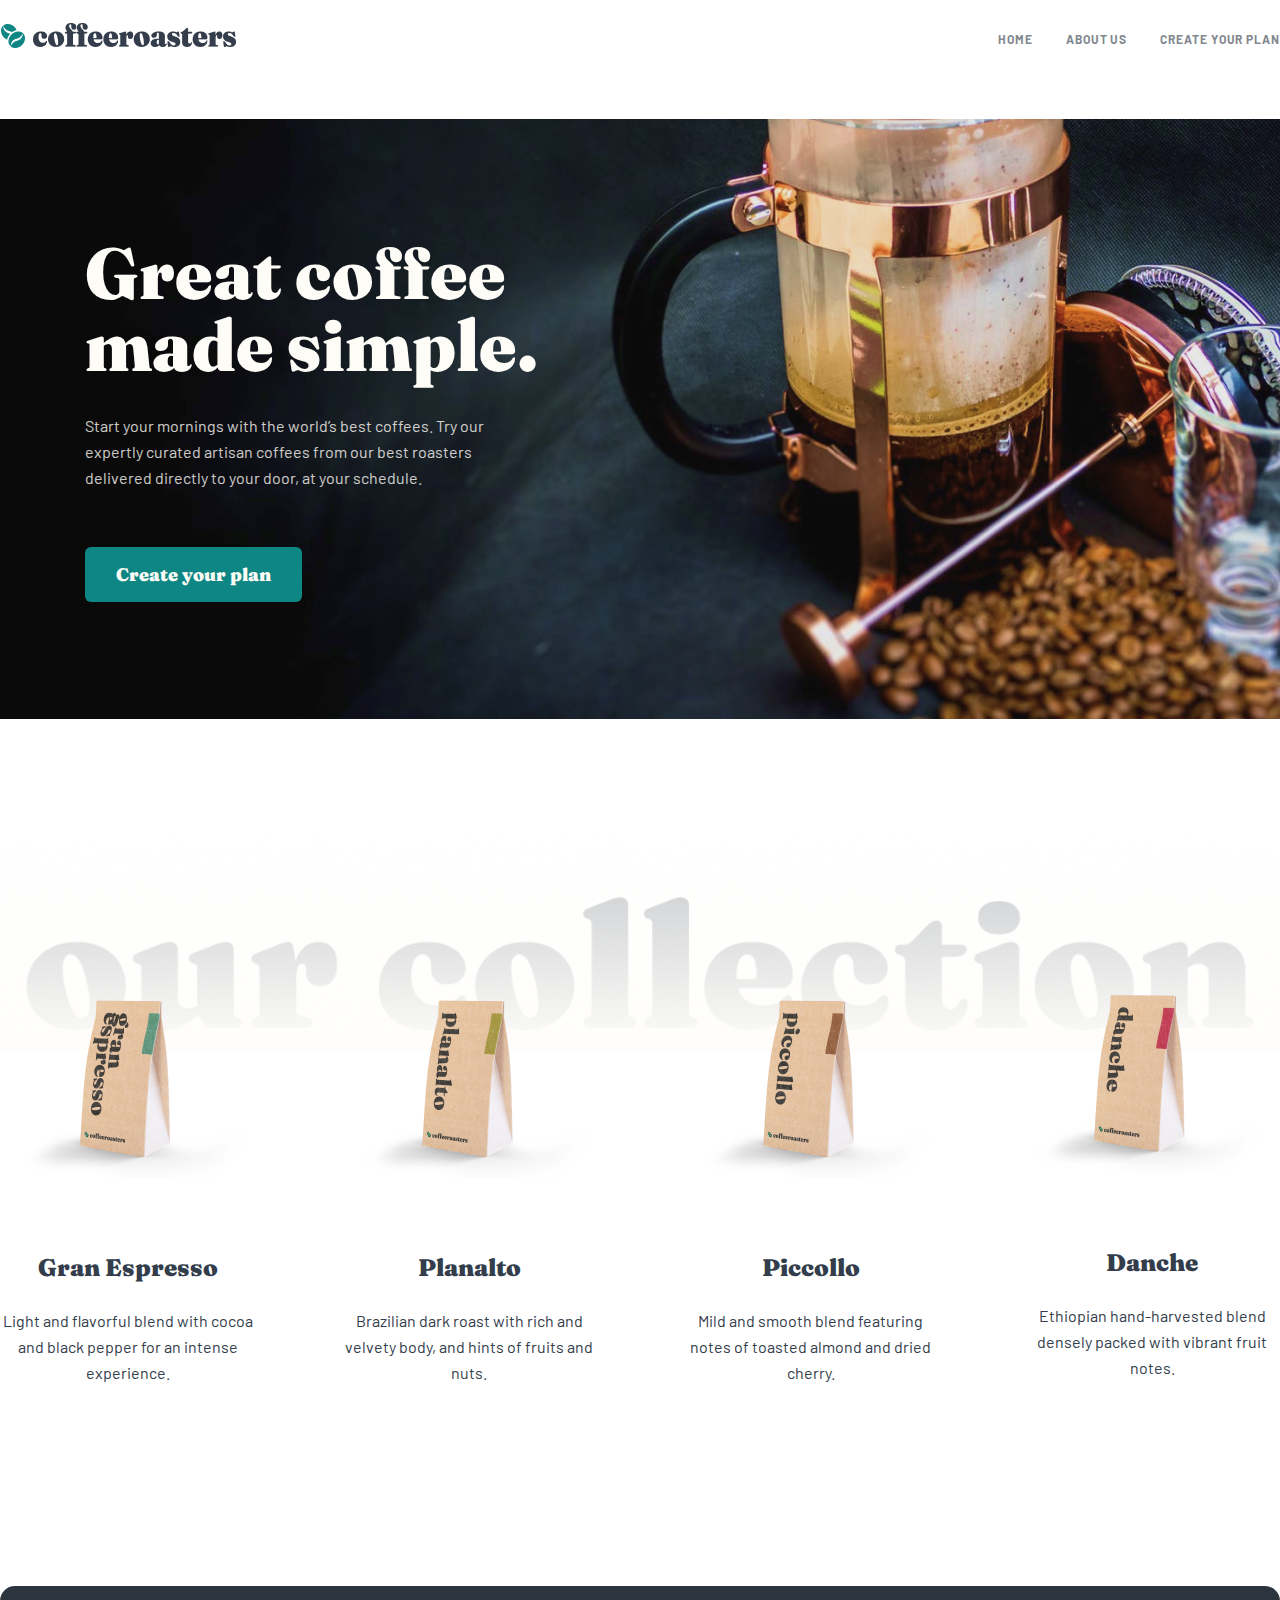
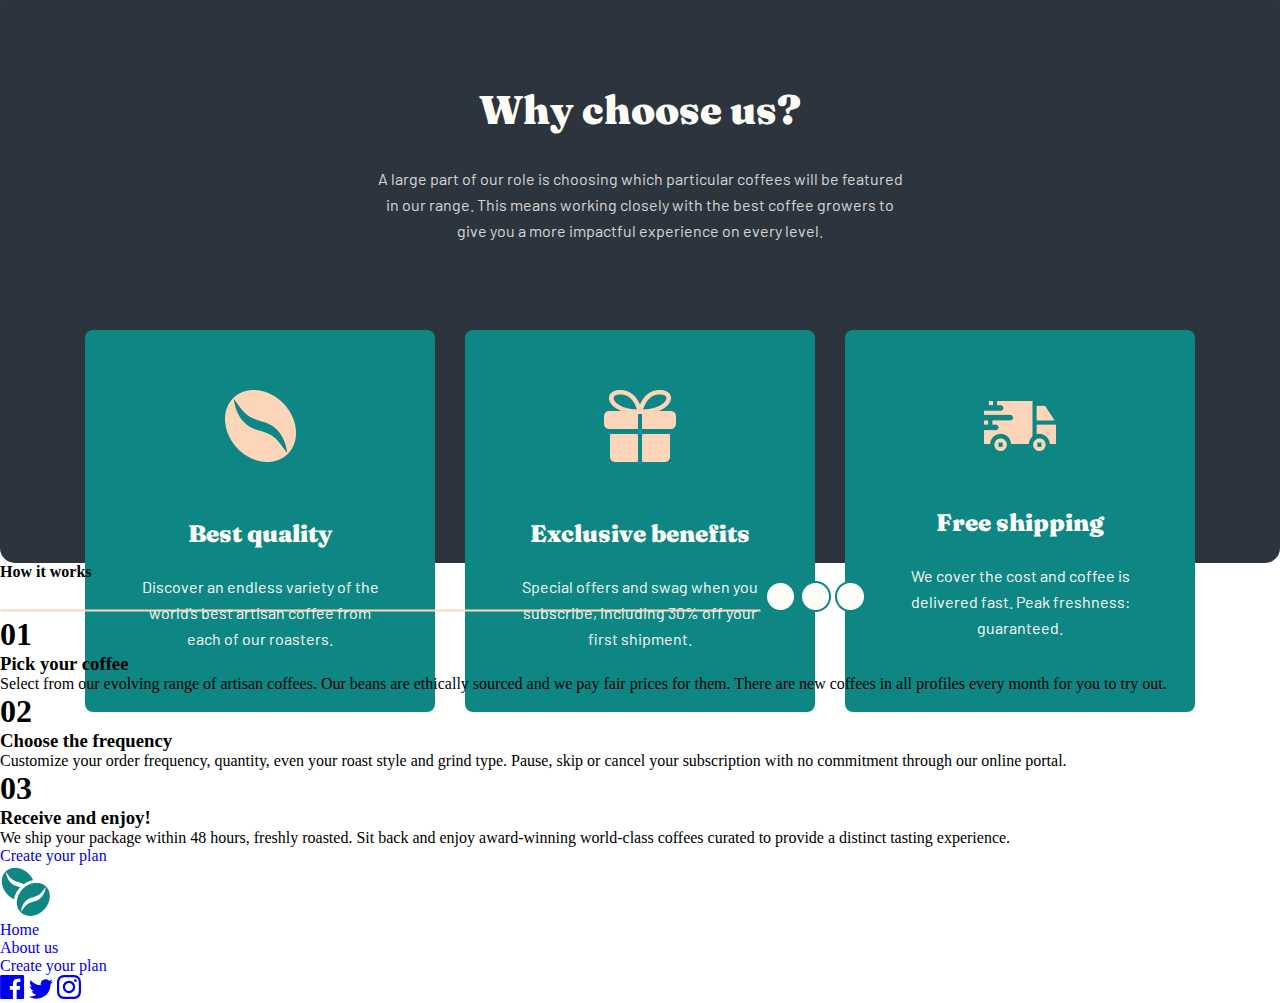
==== index.html @ d8273f0f "main" ====
<!DOCTYPE html>
<html lang="en">
<head>
    <meta charset="UTF-8">
    <meta http-equiv="X-UA-Compatible" content="IE=edge">
    <meta name="viewport" content="width=device-width, initial-scale=1.0">
    <title>Coffee roasters</title>
    <link rel="stylesheet" href="./css/main.css">
    <link rel="preconnect" href="https://fonts.googleapis.com">
    <link rel="preconnect" href="https://fonts.gstatic.com" crossorigin>
    <link href="https://fonts.googleapis.com/css2?family=Barlow:wght@400;700&family=Fraunces:opsz,wght@9..144,900&family=Philosopher:wght@700&family=Roboto:wght@400;500&display=swap" rel="stylesheet">
</head>
<body>
    <header class="header">
        <section class="header-section">
            <div class="container">
                <div class="header-section-container-block">
                    <div class="header-section-container-block-flexbox">
                        <h1>
                            <a href="./index.html">
                                <img src="./img/logo.png" alt="logo" class="header-section-container-block-flexbox__img">
                            </a>
                        </h1>
                        <img src="./img/menu.svg" alt="menu" class="header-section-container-block-flexbox__secondImg" style="visibility: hidden;">
                        <nav>
                            <ul>
                                <li><a href="./index.html">Home</a></li>
                                <li><a href="./about-us.html">About us</a></li>
                                <li><a href="./create-plan.html">Create your plan</a></li>
                            </ul>
                        </nav>
                    </div>
                </div>
            </div>
        </section>
    </header>
    <main class="main">
        <section class="create-plan-section">
            <div class="container">
                <div class="create-plan-section-container-block">
                    <h2 class="create-plan-section-container-block__title">
                        Great coffee
                        made simple.
                    </h2>
                    <p class="create-plan-section-container-block__text">
                        Start your mornings with the world’s best coffees. Try our expertly curated artisan coffees from our best roasters delivered directly to your door, at your schedule.
                    </p>
                    <a href="#" class="create-plan-section-container-block__btn">
                        Create your plan
                    </a>
                </div>
            </div>
        </section>
        <section class="our-collection-section">
            <div class="container">
                <div class="our-collection-section-container-block">
                    <h2 class="visually-hidden"></h2>
                    <img src="./img/Group 13.png" alt="our collection" class="our-collection-section-container-block__img">
                    <div class="our-collection-section-container-block-flexbox">
                        <div class="our-collection-section-container-block-flexbox-innerBox">
                            <img src="./img/expresso.png" alt="expresso" class="our-collection-section-container-block-flexbox-firstbox__img">
                            <div class="our-collection-section-container-block-flexbox-innerBox-textbox">
                                <h4 class="our-collection-section-container-block-flexbox-innerBox-textbox__title">
                                    Gran Espresso
                                </h4>
                                <p class="our-collection-section-container-block-flexbox-innerBox-textbox__text">
                                    Light and flavorful blend with cocoa and black pepper for an intense experience.
                                </p>
                            </div>
                        </div>
                        <div class="our-collection-section-container-block-flexbox-innerBox">
                            <img src="./img/planalto.png" alt="expresso" class="our-collection-section-container-block-flexbox-firstbox__img">
                            <div class="our-collection-section-container-block-flexbox-innerBox-textbox">
                                <h4 class="our-collection-section-container-block-flexbox-innerBox-textbox__title">
                                    Planalto
                                </h4>
                                <p class="our-collection-section-container-block-flexbox-innerBox-textbox__text">
                                    Brazilian dark roast with rich and velvety body, and hints of fruits and nuts.
                                </p>
                            </div>
                        </div>
                        <div class="our-collection-section-container-block-flexbox-innerBox">
                            <img src="./img/piccollo.png" alt="expresso" class="our-collection-section-container-block-flexbox-firstbox__img">
                            <div class="our-collection-section-container-block-flexbox-innerBox-textbox">
                                <h4 class="our-collection-section-container-block-flexbox-innerBox-textbox__title">
                                    Piccollo
                                </h4>
                                <p class="our-collection-section-container-block-flexbox-innerBox-textbox__text">
                                    Mild and smooth blend featuring notes of toasted almond and dried cherry.
                                </p>
                            </div>
                        </div>
                        <div class="our-collection-section-container-block-flexbox-innerBox">
                            <img src="./img/danche.png" alt="expresso" class="our-collection-section-container-block-flexbox-firstbox__img">
                            <div class="our-collection-section-container-block-flexbox-innerBox-textbox">
                                <h4 class="our-collection-section-container-block-flexbox-innerBox-textbox__title">
                                    Danche
                                </h4>
                                <p class="our-collection-section-container-block-flexbox-innerBox-textbox__text">
                                    Ethiopian hand-harvested blend densely packed with vibrant fruit notes.
                                </p>
                            </div>
                        </div>
                    </div>
                </div>
            </div>
        </section>
        <section class="why-us-section">
            <div class="container">
                <div class="why-us-section-container-block">
                    <h2 class="why-us-section-container-block__title">
                        Why choose us?
                    </h2>
                    <p class="why-us-section-container-block__text">
                        A large part of our role is choosing which particular coffees will be featured 
                        in our range. This means working closely with the best coffee growers to give 
                        you a more impactful experience on every level.
                    </p>

                    <div class="why-us-section-container-block-flexbox">
                        <div class="why-us-section-container-block-flexbox-innerBox">
                            <img src="./img/piece coffee.png" alt="piece coffee" class="why-us-section-container-block-flexbox-firstbox__img">
                            <div class="why-us-section-container-block-flexbox-innerBox-textbox">
                                <h4 class="why-us-section-container-block-flexbox-innerBox-textbox__title">
                                    Best quality
                                </h4>
                                <p class="why-us-section-container-block-flexbox-innerBox-textbox__text">
                                    Discover an endless variety of the world’s best artisan coffee from each of our roasters.
                                </p>
                            </div>                        
                        </div>
                        <div class="why-us-section-container-block-flexbox-innerBox">
                            <img src="./img/gift box.png" alt="piece coffee" class="why-us-section-container-block-flexbox-firstbox__img">
                            <div class="why-us-section-container-block-flexbox-innerBox-textbox">
                                <h4 class="why-us-section-container-block-flexbox-innerBox-textbox__title">
                                    Exclusive benefits
                                </h4>
                                <p class="why-us-section-container-block-flexbox-innerBox-textbox__text">
                                    Special offers and swag when you subscribe, including 30% off your first shipment.
                                </p>
                            </div>
                        </div>
                        <div class="why-us-section-container-block-flexbox-innerBox">
                            <img src="./img/transport.png" alt="piece coffee" class="why-us-section-container-block-flexbox-firstbox__img">
                            <div class="why-us-section-container-block-flexbox-innerBox-textbox">
                                <h4 class="why-us-section-container-block-flexbox-innerBox-textbox__title">
                                    Free shipping
                                </h4>
                                <p class="why-us-section-container-block-flexbox-innerBox-textbox__text">
                                    We cover the cost and coffee is delivered fast. Peak freshness: guaranteed.
                                </p>
                            </div>
                        </div>
                    </div>
                </div>
            </div>
        </section>
        <section class="how-it-works-section">
            <div class="container">
                <div class="how-it-works-section-container-block">
                    <h4 class="how-it-works-section-container-block__title">
                        How it works
                    </h4>
                    <div class="how-it-works-section-container-block-imgbox">
                        <img src="./img/Path 2.png" alt="line" class="how-it-works-section-container-block-imgbox__lineImg">
                        <img src="./img/Oval.png" alt="circle" class="how-it-works-section-container-block-imgbox__circleImg">
                        <img src="./img/Oval.png" alt="circle" class="how-it-works-section-container-block-imgbox__circleImg">
                        <img src="./img/Oval.png" alt="circle" class="how-it-works-section-container-block-imgbox__circleImg">
                    </div>
                    <div class="how-it-works-section-container-block-flexbox">
                        <div class="how-it-works-section-container-block-flexbox-firstbox">
                            <h1 class="how-it-works-section-container-block-flexbox-firstbox__title">
                                01
                            </h1>
                            <h3 class="how-it-works-section-container-block-flexbox-firstbox__secondTitle">
                                Pick your
                                coffee
                            </h3>
                            <p class="how-it-works-section-container-block-flexbox-firstbox__text">
                                Select from our evolving range of artisan coffees. Our beans are ethically sourced and we pay fair prices for them. There are new coffees in all profiles every month for you to try out.
                            </p>
                        </div>
                        <div class="how-it-works-section-container-block-flexbox-secondbox">
                            <h1 class="how-it-works-section-container-block-flexbox-firstbox__title">
                                02
                            </h1>
                            <h3 class="how-it-works-section-container-block-flexbox-firstbox__secondTitle">
                                Choose the frequency
                            </h3>
                            <p class="how-it-works-section-container-block-flexbox-firstbox__text">
                                Customize your order frequency, quantity, even your roast style and grind type. Pause, skip or cancel your subscription with no commitment through our online portal.
                            </p>
                        </div>
                        <div class="how-it-works-section-container-block-flexbox-secondbox">
                            <h1 class="how-it-works-section-container-block-flexbox-firstbox__title">
                                03
                            </h1>
                            <h3 class="how-it-works-section-container-block-flexbox-firstbox__secondTitle">
                                Receive and enjoy!
                            </h3>
                            <p class="how-it-works-section-container-block-flexbox-firstbox__text">
                                We ship your package within 48 hours, freshly roasted. Sit back and enjoy award-winning world-class coffees curated to provide a distinct tasting experience.
                            </p>
                        </div>
                    </div>
                    <a href="#" class="how-it-works-section-container-block-btn">Create your plan</a>
                </div>
            </div>
        </section>
    </main>
    <footer class="footer">
        <section class="footer-section">
            <div class="container">
                <div class="footer-section-container-block">
                    <div class="footer-section-container-block-flexbox">
                        <a href="">
                            <img src="./img/logo footer.png" alt="logo footer" class="footer-section-container-block-flexbox__img">
                        </a>
                        <nav>
                            <ul>
                                <li><a href="./index.html">Home</a></li>
                                <li><a href="./about-us.html">About us</a></li>
                                <li><a href="./create-plan.html">Create your plan</a></li>
                            </ul>
                        </nav>
                        <div class="footer-section-container-block-flexbox-spanbox">
                            <span class="footer-section-container-block-flexbox-spanbox-span">
                                <a href="https://www.facebook.com" class="footer-section-container-block-flexbox-spanbox-span-link">
                                    <svg width="25" height="24" viewBox="0 0 25 24" fill="none" xmlns="http://www.w3.org/2000/svg">
                                        <path d="M22.7752 0H1.42522C0.69322 0 0.10022 0.593 0.10022 1.325V22.676C0.10022 23.407 0.69322 24 1.42522 24H12.9202V14.706H9.79222V11.084H12.9202V8.413C12.9202 5.313 14.8132 3.625 17.5792 3.625C18.9042 3.625 20.0422 3.724 20.3742 3.768V7.008L18.4562 7.009C16.9522 7.009 16.6612 7.724 16.6612 8.772V11.085H20.2482L19.7812 14.707H16.6612V24H22.7772C23.5072 24 24.1002 23.407 24.1002 22.675V1.325C24.1002 0.593 23.5072 0 22.7752 0Z" fill="currentColor" />
                                        </svg>
                                        
                                </a>
                            </span>
                            <span class="footer-section-container-block-flexbox-spanbox-span">
                                <a href="https://www.twitter.com" class="footer-section-container-block-flexbox-spanbox-span-link">
                                    <svg width="24" height="20" viewBox="0 0 24 20" fill="none" xmlns="http://www.w3.org/2000/svg">
                                        <path d="M24 2.55705C23.117 2.94905 22.168 3.21305 21.172 3.33205C22.189 2.72305 22.97 1.75805 23.337 0.608047C22.386 1.17205 21.332 1.58205 20.21 1.80305C19.313 0.846047 18.032 0.248047 16.616 0.248047C13.437 0.248047 11.101 3.21405 11.819 6.29305C7.728 6.08805 4.1 4.12805 1.671 1.14905C0.381 3.36205 1.002 6.25705 3.194 7.72305C2.388 7.69705 1.628 7.47605 0.965 7.10705C0.911 9.38805 2.546 11.522 4.914 11.997C4.221 12.185 3.462 12.229 2.69 12.081C3.316 14.037 5.134 15.46 7.29 15.5C5.22 17.123 2.612 17.848 0 17.54C2.179 18.937 4.768 19.752 7.548 19.752C16.69 19.752 21.855 12.031 21.543 5.10605C22.505 4.41105 23.34 3.54405 24 2.55705Z" fill="currentColor"/>
                                        </svg>
                                        
                                </a>
                            </span>
                            <span class="footer-section-container-block-flexbox-spanbox-span">
                                <a href="https://www.instagram.com" class="footer-section-container-block-flexbox-spanbox-span-link">
                                    <svg width="24" height="24" viewBox="0 0 24 24" fill="none" xmlns="http://www.w3.org/2000/svg">
                                        <path fill-rule="evenodd" clip-rule="evenodd" d="M12 0C8.741 0 8.333 0.014 7.053 0.072C2.695 0.272 0.273 2.69 0.073 7.052C0.014 8.333 0 8.741 0 12C0 15.259 0.014 15.668 0.072 16.948C0.272 21.306 2.69 23.728 7.052 23.928C8.333 23.986 8.741 24 12 24C15.259 24 15.668 23.986 16.948 23.928C21.302 23.728 23.73 21.31 23.927 16.948C23.986 15.668 24 15.259 24 12C24 8.741 23.986 8.333 23.928 7.053C23.732 2.699 21.311 0.273 16.949 0.073C15.668 0.014 15.259 0 12 0ZM12 2.163C15.204 2.163 15.584 2.175 16.85 2.233C20.102 2.381 21.621 3.924 21.769 7.152C21.827 8.417 21.838 8.797 21.838 12.001C21.838 15.206 21.826 15.585 21.769 16.85C21.62 20.075 20.105 21.621 16.85 21.769C15.584 21.827 15.206 21.839 12 21.839C8.796 21.839 8.416 21.827 7.151 21.769C3.891 21.62 2.38 20.07 2.232 16.849C2.174 15.584 2.162 15.205 2.162 12C2.162 8.796 2.175 8.417 2.232 7.151C2.381 3.924 3.896 2.38 7.151 2.232C8.417 2.175 8.796 2.163 12 2.163ZM5.838 12C5.838 8.597 8.597 5.838 12 5.838C15.403 5.838 18.162 8.597 18.162 12C18.162 15.404 15.403 18.163 12 18.163C8.597 18.163 5.838 15.403 5.838 12ZM12 16C9.791 16 8 14.21 8 12C8 9.791 9.791 8 12 8C14.209 8 16 9.791 16 12C16 14.21 14.209 16 12 16ZM16.965 5.595C16.965 4.8 17.61 4.155 18.406 4.155C19.201 4.155 19.845 4.8 19.845 5.595C19.845 6.39 19.201 7.035 18.406 7.035C17.61 7.035 16.965 6.39 16.965 5.595Z" fill="currentColor"/>
                                        </svg>
                                        
                                </a>
                            </span>
                        </div>
                    </div>
                </div>
            </div>
        </section>
    </footer>
</body>
</html>
---- css/main.css ----
* {
  margin: 0;
  padding: 0;
  -webkit-box-sizing: border-box;
          box-sizing: border-box;
}

body .container {
  max-width: 1280px;
  margin: 0 auto;
}

body li {
  list-style-type: none;
}

body a {
  text-decoration: none;
}

.header-section {
  min-height: 119px;
  padding-top: 20px;
}

.header-section .header-section-container-block-flexbox {
  display: -webkit-box;
  display: -ms-flexbox;
  display: flex;
  -webkit-box-align: center;
      -ms-flex-align: center;
          align-items: center;
  -webkit-box-pack: justify;
      -ms-flex-pack: justify;
          justify-content: space-between;
  -ms-flex-wrap: wrap;
      flex-wrap: wrap;
}

.header-section .header-section-container-block-flexbox nav ul {
  display: -webkit-box;
  display: -ms-flexbox;
  display: flex;
  gap: 0 33px;
}

.header-section .header-section-container-block-flexbox nav ul li a {
  font-family: 'Barlow';
  font-style: normal;
  font-weight: 700;
  font-size: 12px;
  line-height: 15px;
  letter-spacing: 0.923077px;
  text-transform: uppercase;
  color: #83888F;
  margin: 0;
}

@media (max-width: 592px) {
  .header-section-container-block-flexbox {
    -webkit-box-orient: vertical;
    -webkit-box-direction: normal;
        -ms-flex-direction: column;
            flex-direction: column;
    margin-top: auto;
  }
}

@media (max-width: 345px) {
  .header-section-container-block-flexbox nav ul {
    -ms-flex-wrap: wrap;
        flex-wrap: wrap;
    padding-left: 55px;
  }
  .header-section-container-block-flexbox nav ul li:nth-child(3) {
    padding-top: 15px;
    margin-bottom: 40px;
  }
}

@media (max-width: 240px) {
  .header-section-container-block-flexbox nav ul {
    padding-left: 50px;
  }
  .header-section-container-block-flexbox nav ul li:nth-child(3) {
    padding-top: 15px;
    margin-bottom: 40px;
  }
}

.create-plan-section .create-plan-section-container-block {
  min-height: 600px;
  background-image: url(/img/greatCoffee.png);
  background-position: center;
  display: -webkit-box;
  display: -ms-flexbox;
  display: flex;
  -webkit-box-orient: vertical;
  -webkit-box-direction: normal;
      -ms-flex-direction: column;
          flex-direction: column;
  -webkit-box-pack: center;
      -ms-flex-pack: center;
          justify-content: center;
  padding-left: 85px;
}

.create-plan-section .create-plan-section-container-block__title {
  font-family: 'Fraunces';
  font-style: normal;
  font-weight: 900;
  font-size: 72px;
  line-height: 72px;
  color: #FEFCF7;
  max-width: 493px;
}

.create-plan-section .create-plan-section-container-block__text {
  font-family: 'Barlow';
  font-style: normal;
  font-weight: 400;
  font-size: 16px;
  line-height: 26px;
  color: #FEFCF7;
  mix-blend-mode: normal;
  opacity: 0.8;
  max-width: 445px;
  margin: 0;
  padding-top: 32px;
  padding-bottom: 56px;
}

.create-plan-section .create-plan-section-container-block__btn {
  padding: 15px 31px;
  background: #0E8784;
  border-radius: 6px;
  max-width: 217px;
  font-family: 'Fraunces';
  font-style: normal;
  font-weight: 900;
  font-size: 18px;
  line-height: 25px;
  color: #FEFCF7;
}

@media (max-width: 768px) {
  .create-plan-section .create-plan-section-container-block {
    padding-left: 30px;
  }
  .create-plan-section .create-plan-section-container-block .create-plan-section-container-block__title {
    font-weight: 900;
    font-size: 48px;
    line-height: 48px;
    max-width: 329px;
  }
  .create-plan-section .create-plan-section-container-block .create-plan-section-container-block__text {
    font-size: 15px;
    max-width: 395px;
  }
}

@media (max-width: 375px) {
  .create-plan-section .create-plan-section-container-block {
    text-align: center;
    padding-left: 0;
  }
  .create-plan-section .create-plan-section-container-block__title {
    font-size: 40px;
    line-height: 40px;
    max-width: 279px;
  }
  .create-plan-section .create-plan-section-container-block__btn {
    margin: 0 auto;
  }
}

.our-collection-section {
  margin-top: 136px;
}

.our-collection-section .our-collection-section-container-block {
  position: relative;
}

.our-collection-section .our-collection-section-container-block__img {
  position: absolute;
  z-index: -1;
  top: -30px;
  width: 100%;
}

.our-collection-section .our-collection-section-container-block-flexbox {
  display: -webkit-box;
  display: -ms-flexbox;
  display: flex;
  padding-top: 130px;
  -webkit-box-pack: justify;
      -ms-flex-pack: justify;
          justify-content: space-between;
}

.our-collection-section .our-collection-section-container-block-flexbox-innerBox {
  max-width: 255px;
  text-align: center;
}

.our-collection-section .our-collection-section-container-block-flexbox-innerBox-textbox__title {
  font-family: 'Fraunces';
  font-style: normal;
  font-weight: 900;
  font-size: 24px;
  line-height: 32px;
  color: #333D4B;
  padding-top: 70px;
  padding-bottom: 24px;
}

.our-collection-section .our-collection-section-container-block-flexbox-innerBox-textbox__text {
  font-family: 'Barlow';
  font-style: normal;
  font-weight: 400;
  font-size: 16px;
  line-height: 26px;
  color: #333D4B;
}

.our-collection-section .our-collection-section-container-block-flexbox-innerBox:nth-child(4) {
  padding-top: 10px;
}

@media (max-width: 1015px) {
  .our-collection-section .our-collection-section-container-block-flexbox {
    -webkit-box-orient: vertical;
    -webkit-box-direction: normal;
        -ms-flex-direction: column;
            flex-direction: column;
    -webkit-box-align: center;
        -ms-flex-align: center;
            align-items: center;
    padding-top: 80px;
  }
  .our-collection-section .our-collection-section-container-block-flexbox-innerBox {
    display: -webkit-box;
    display: -ms-flexbox;
    display: flex;
    -webkit-box-orient: horizontal;
    -webkit-box-direction: normal;
        -ms-flex-direction: row;
            flex-direction: row;
    -webkit-box-align: center;
        -ms-flex-align: center;
            align-items: center;
    max-width: 573px;
    -webkit-box-pack: justify;
        -ms-flex-pack: justify;
            justify-content: space-between;
  }
  .our-collection-section .our-collection-section-container-block-flexbox-innerBox-textbox {
    text-align: left;
  }
  .our-collection-section .our-collection-section-container-block-flexbox-innerBox-textbox__title {
    padding-top: 0;
  }
}

@media (max-width: 450px) {
  .our-collection-section .our-collection-section-container-block-flexbox {
    gap: 40px 0;
  }
  .our-collection-section .our-collection-section-container-block-flexbox-innerBox {
    -webkit-box-orient: vertical;
    -webkit-box-direction: normal;
        -ms-flex-direction: column;
            flex-direction: column;
  }
  .our-collection-section .our-collection-section-container-block-flexbox-innerBox-textbox {
    text-align: center;
    max-width: 282px;
  }
}

.why-us-section {
  margin-top: 200px;
}

.why-us-section .why-us-section-container-block {
  height: 577px;
  background-color: #2C343E;
  border-radius: 15px;
}

.why-us-section .why-us-section-container-block__title {
  font-family: 'Fraunces';
  font-style: normal;
  font-weight: 900;
  font-size: 40px;
  line-height: 48px;
  text-align: center;
  color: #FEFCF7;
  padding-top: 100px;
}

.why-us-section .why-us-section-container-block__text {
  padding-top: 32px;
  font-family: 'Barlow';
  font-style: normal;
  font-weight: 400;
  font-size: 16px;
  line-height: 26px;
  text-align: center;
  color: #FEFCF7;
  mix-blend-mode: normal;
  opacity: 0.8;
  max-width: 540px;
  margin: 0 auto;
}

.why-us-section .why-us-section-container-block-flexbox {
  display: -webkit-box;
  display: -ms-flexbox;
  display: flex;
  -webkit-box-pack: center;
      -ms-flex-pack: center;
          justify-content: center;
  -webkit-box-align: center;
      -ms-flex-align: center;
          align-items: center;
  gap: 0 30px;
  padding-top: 86px;
}

.why-us-section .why-us-section-container-block-flexbox-innerBox {
  min-width: 350px;
  height: 382px;
  display: -webkit-box;
  display: -ms-flexbox;
  display: flex;
  -webkit-box-orient: vertical;
  -webkit-box-direction: normal;
      -ms-flex-direction: column;
          flex-direction: column;
  -webkit-box-pack: center;
      -ms-flex-pack: center;
          justify-content: center;
  -webkit-box-align: center;
      -ms-flex-align: center;
          align-items: center;
  gap: 56px 0;
  background: #0E8784;
  border-radius: 8px;
}

.why-us-section .why-us-section-container-block-flexbox-innerBox-textbox {
  display: -webkit-box;
  display: -ms-flexbox;
  display: flex;
  -webkit-box-orient: vertical;
  -webkit-box-direction: normal;
      -ms-flex-direction: column;
          flex-direction: column;
  -webkit-box-align: center;
      -ms-flex-align: center;
          align-items: center;
  -webkit-box-pack: center;
      -ms-flex-pack: center;
          justify-content: center;
  gap: 24px 0;
}

.why-us-section .why-us-section-container-block-flexbox-innerBox-textbox__title {
  font-family: 'Fraunces';
  font-style: normal;
  font-weight: 900;
  font-size: 24px;
  line-height: 32px;
  color: #FEFCF7;
}

.why-us-section .why-us-section-container-block-flexbox-innerBox-textbox__text {
  font-family: 'Barlow';
  font-style: normal;
  font-weight: 400;
  font-size: 16px;
  line-height: 26px;
  color: #FEFCF7;
  max-width: 255px;
  margin: 0 auto;
  text-align: center;
}

@media (max-width: 768px) {
  .why-us-section .why-us-section-container-block {
    min-height: 597px;
  }
  .why-us-section .why-us-section-container-block-flexbox {
    padding-top: 70px;
    -webkit-box-orient: vertical;
    -webkit-box-direction: normal;
        -ms-flex-direction: column;
            flex-direction: column;
    gap: 24px 0;
  }
  .why-us-section .why-us-section-container-block-flexbox-innerBox {
    max-width: 573px;
    height: 180px;
    -webkit-box-orient: horizontal;
    -webkit-box-direction: normal;
        -ms-flex-direction: row;
            flex-direction: row;
    gap: 0 55px;
    padding-left: 70px;
    padding-right: 48px;
  }
  .why-us-section .why-us-section-container-block-flexbox-innerBox-textbox__text {
    max-width: 344px;
  }
}

@media (max-width: 450px) {
  .why-us-section .why-us-section-container-block {
    height: 902px;
  }
  .why-us-section .why-us-section-container-block-flexbox-innerBox {
    max-width: 279px;
    min-height: 382px;
    -webkit-box-orient: vertical;
    -webkit-box-direction: normal;
        -ms-flex-direction: column;
            flex-direction: column;
    gap: 56px 0;
  }
}

@media (max-width: 373px) {
  .why-us-section .why-us-section-container-block-flexbox-innerBox {
    width: 85vw;
  }
}
/*# sourceMappingURL=main.css.map */
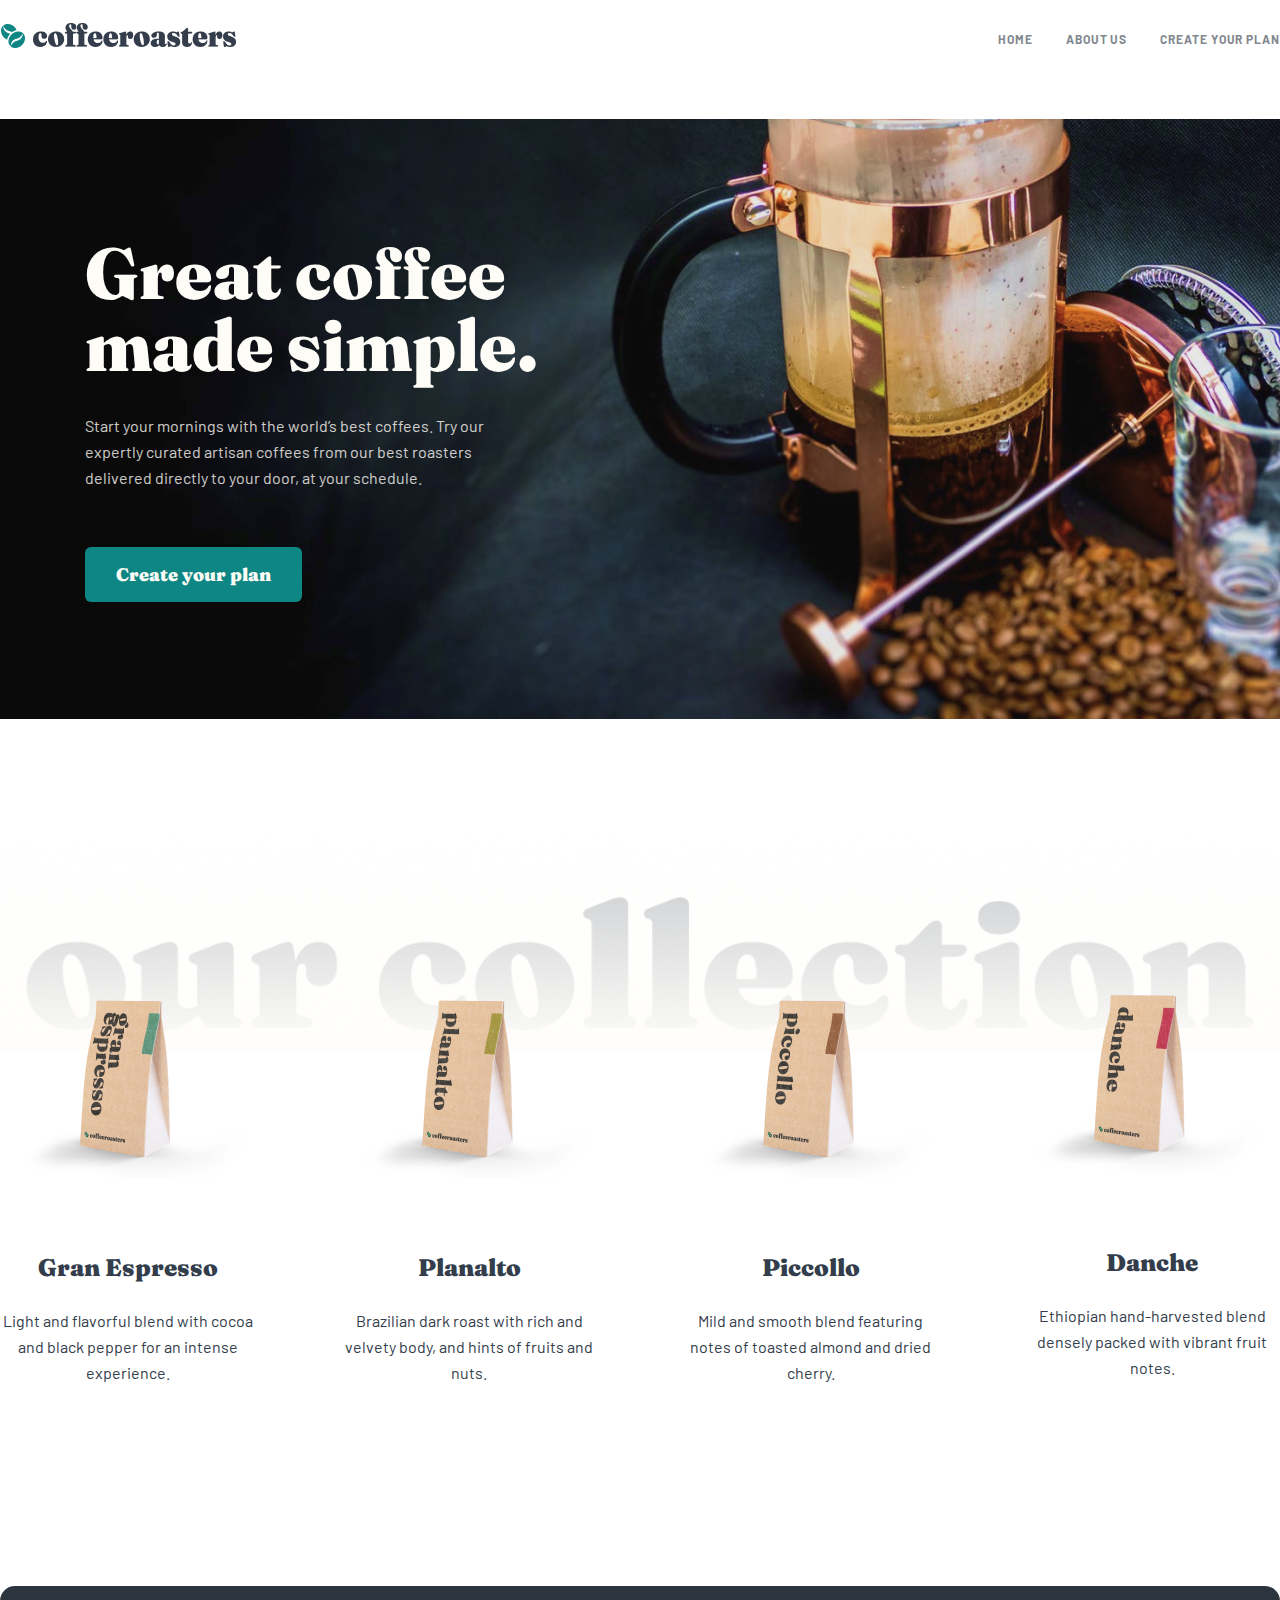
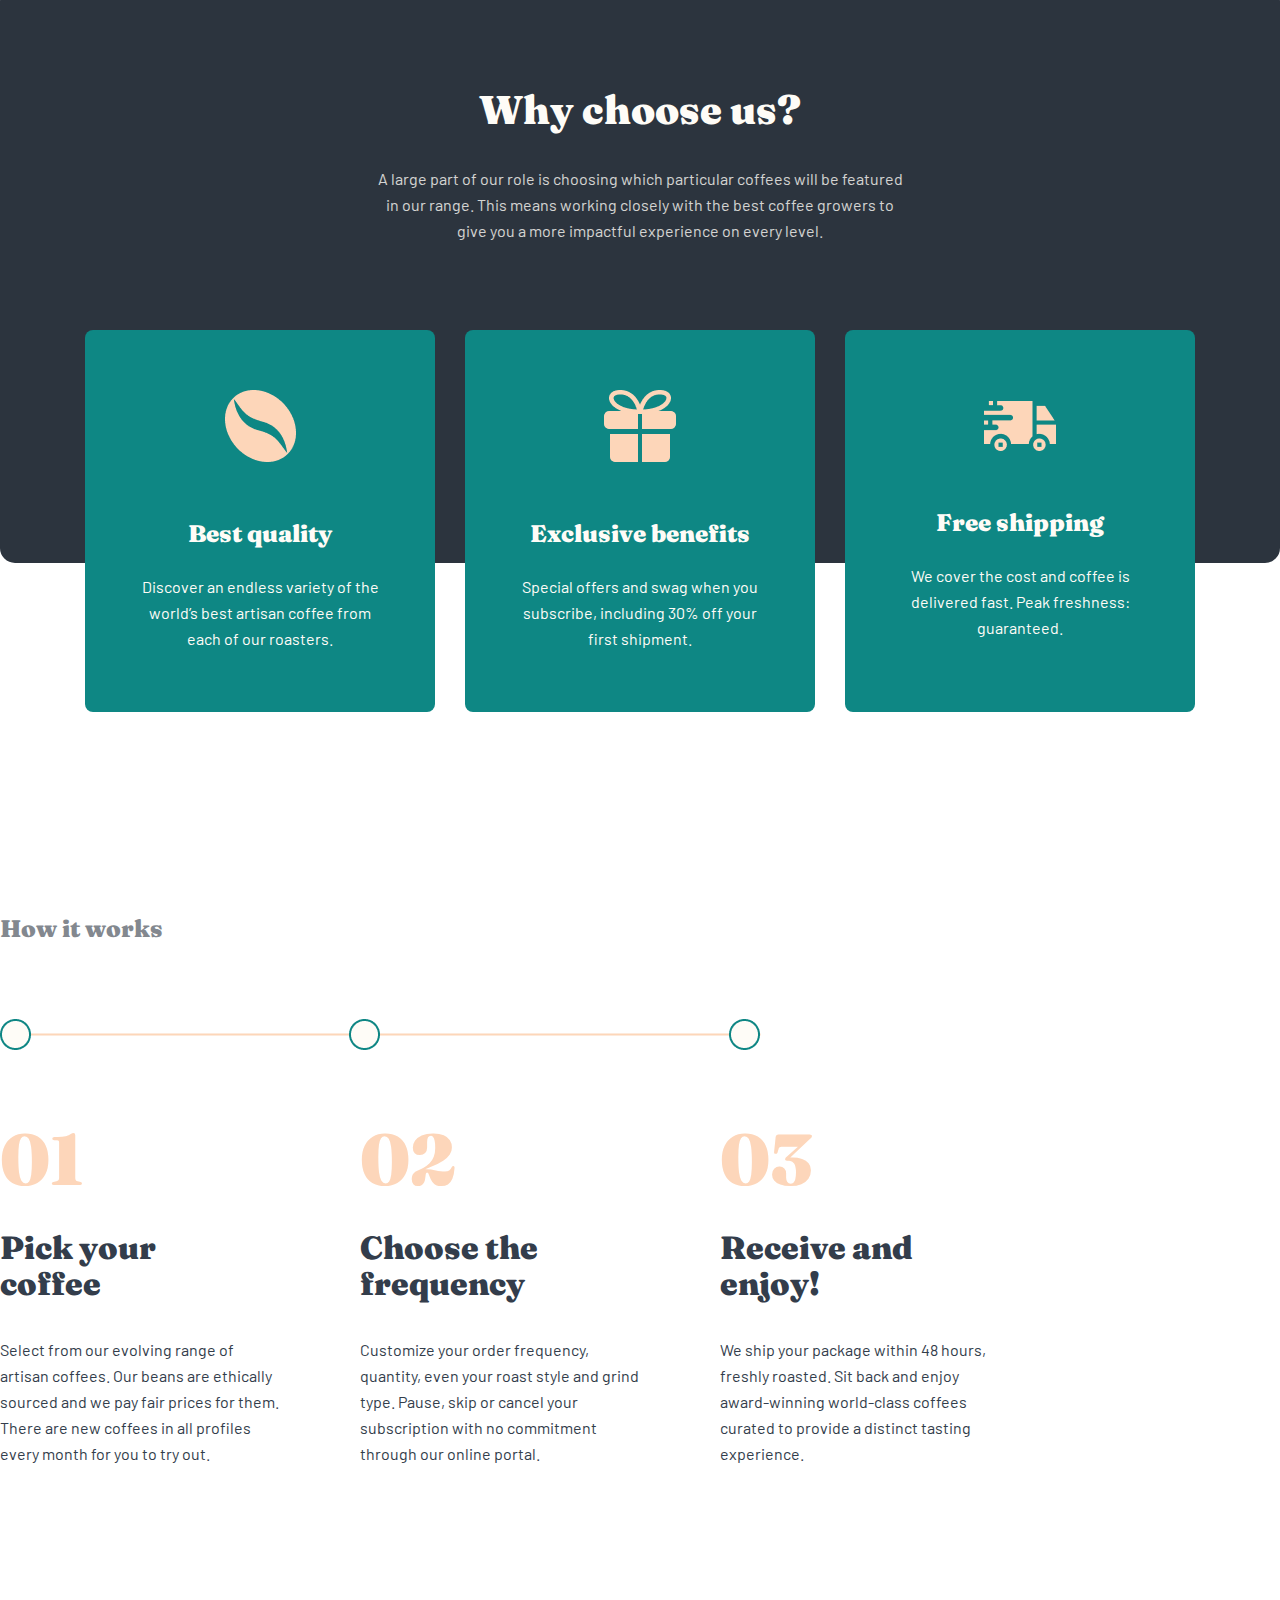
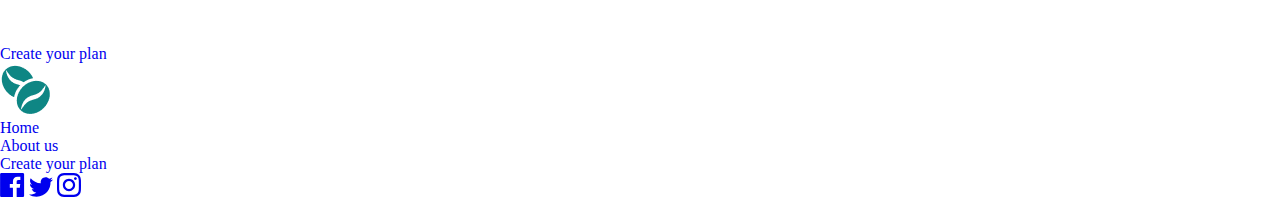
==== commit eb1270ca: "changed" ====
--- a/index.html
+++ b/index.html
@@ -163,42 +163,43 @@
                     </h4>
                     <div class="how-it-works-section-container-block-imgbox">
                         <img src="./img/Path 2.png" alt="line" class="how-it-works-section-container-block-imgbox__lineImg">
-                        <img src="./img/Oval.png" alt="circle" class="how-it-works-section-container-block-imgbox__circleImg">
-                        <img src="./img/Oval.png" alt="circle" class="how-it-works-section-container-block-imgbox__circleImg">
-                        <img src="./img/Oval.png" alt="circle" class="how-it-works-section-container-block-imgbox__circleImg">
+                            <img src="./img/Oval.png" alt="circle" class="how-it-works-section-container-block-imgbox__circleImg">
+                            <img src="./img/Oval.png" alt="circle" class="how-it-works-section-container-block-imgbox__circleImg">
+                            <img src="./img/Oval.png" alt="circle" class="how-it-works-section-container-block-imgbox__circleImg"> 
+                        
                     </div>
                     <div class="how-it-works-section-container-block-flexbox">
-                        <div class="how-it-works-section-container-block-flexbox-firstbox">
-                            <h1 class="how-it-works-section-container-block-flexbox-firstbox__title">
+                        <div class="how-it-works-section-container-block-flexbox-innerBox">
+                            <h1 class="how-it-works-section-container-block-flexbox-innerBox__title">
                                 01
                             </h1>
-                            <h3 class="how-it-works-section-container-block-flexbox-firstbox__secondTitle">
+                            <h3 class="how-it-works-section-container-block-flexbox-innerBox__secondTitle">
                                 Pick your
                                 coffee
                             </h3>
-                            <p class="how-it-works-section-container-block-flexbox-firstbox__text">
+                            <p class="how-it-works-section-container-block-flexbox-innerBox__text">
                                 Select from our evolving range of artisan coffees. Our beans are ethically sourced and we pay fair prices for them. There are new coffees in all profiles every month for you to try out.
                             </p>
                         </div>
-                        <div class="how-it-works-section-container-block-flexbox-secondbox">
-                            <h1 class="how-it-works-section-container-block-flexbox-firstbox__title">
+                        <div class="how-it-works-section-container-block-flexbox-innerBox">
+                            <h1 class="how-it-works-section-container-block-flexbox-innerBox__title">
                                 02
                             </h1>
-                            <h3 class="how-it-works-section-container-block-flexbox-firstbox__secondTitle">
+                            <h3 class="how-it-works-section-container-block-flexbox-innerBox__secondTitle">
                                 Choose the frequency
                             </h3>
-                            <p class="how-it-works-section-container-block-flexbox-firstbox__text">
+                            <p class="how-it-works-section-container-block-flexbox-innerBox__text">
                                 Customize your order frequency, quantity, even your roast style and grind type. Pause, skip or cancel your subscription with no commitment through our online portal.
                             </p>
                         </div>
-                        <div class="how-it-works-section-container-block-flexbox-secondbox">
-                            <h1 class="how-it-works-section-container-block-flexbox-firstbox__title">
+                        <div class="how-it-works-section-container-block-flexbox-innerBox">
+                            <h1 class="how-it-works-section-container-block-flexbox-innerBox__title">
                                 03
                             </h1>
-                            <h3 class="how-it-works-section-container-block-flexbox-firstbox__secondTitle">
+                            <h3 class="how-it-works-section-container-block-flexbox-innerBox__secondTitle">
                                 Receive and enjoy!
                             </h3>
-                            <p class="how-it-works-section-container-block-flexbox-firstbox__text">
+                            <p class="how-it-works-section-container-block-flexbox-innerBox__text">
                                 We ship your package within 48 hours, freshly roasted. Sit back and enjoy award-winning world-class coffees curated to provide a distinct tasting experience.
                             </p>
                         </div>
--- a/css/main.css
+++ b/css/main.css
@@ -436,4 +436,100 @@
     width: 85vw;
   }
 }
+
+.how-it-works-section {
+  margin-top: 350px;
+}
+
+.how-it-works-section .how-it-works-section-container-block {
+  position: relative;
+  display: -webkit-box;
+  display: -ms-flexbox;
+  display: flex;
+  -webkit-box-orient: vertical;
+  -webkit-box-direction: normal;
+      -ms-flex-direction: column;
+          flex-direction: column;
+  gap: 178px 0;
+}
+
+.how-it-works-section .how-it-works-section-container-block__title {
+  font-family: 'Fraunces';
+  font-style: normal;
+  font-weight: 900;
+  font-size: 24px;
+  line-height: 32px;
+  color: #83888F;
+}
+
+.how-it-works-section .how-it-works-section-container-block-imgbox {
+  position: absolute;
+  top: 120px;
+  display: -webkit-box;
+  display: -ms-flexbox;
+  display: flex;
+  -webkit-box-align: center;
+      -ms-flex-align: center;
+          align-items: center;
+}
+
+.how-it-works-section .how-it-works-section-container-block-imgbox__circleImg {
+  position: absolute;
+}
+
+.how-it-works-section .how-it-works-section-container-block-imgbox__circleImg:nth-child(2) {
+  left: 349px;
+  right: auto;
+}
+
+.how-it-works-section .how-it-works-section-container-block-imgbox__circleImg:nth-child(3) {
+  left: 729px;
+}
+
+.how-it-works-section .how-it-works-section-container-block-flexbox {
+  display: -webkit-box;
+  display: -ms-flexbox;
+  display: flex;
+  gap: 0 75px;
+}
+
+.how-it-works-section .how-it-works-section-container-block-flexbox-innerBox {
+  max-width: 285px;
+  display: -webkit-box;
+  display: -ms-flexbox;
+  display: flex;
+  -webkit-box-orient: vertical;
+  -webkit-box-direction: normal;
+      -ms-flex-direction: column;
+          flex-direction: column;
+  gap: 35px 0;
+}
+
+.how-it-works-section .how-it-works-section-container-block-flexbox-innerBox__title {
+  font-family: 'Fraunces';
+  font-style: normal;
+  font-weight: 900;
+  font-size: 72px;
+  line-height: 72px;
+  color: #FDD6BA;
+}
+
+.how-it-works-section .how-it-works-section-container-block-flexbox-innerBox__secondTitle {
+  font-family: 'Fraunces';
+  font-style: normal;
+  font-weight: 900;
+  font-size: 32px;
+  line-height: 36px;
+  color: #333D4B;
+  max-width: 255px;
+}
+
+.how-it-works-section .how-it-works-section-container-block-flexbox-innerBox__text {
+  font-family: 'Barlow';
+  font-style: normal;
+  font-weight: 400;
+  font-size: 16px;
+  line-height: 26px;
+  color: #333D4B;
+}
 /*# sourceMappingURL=main.css.map */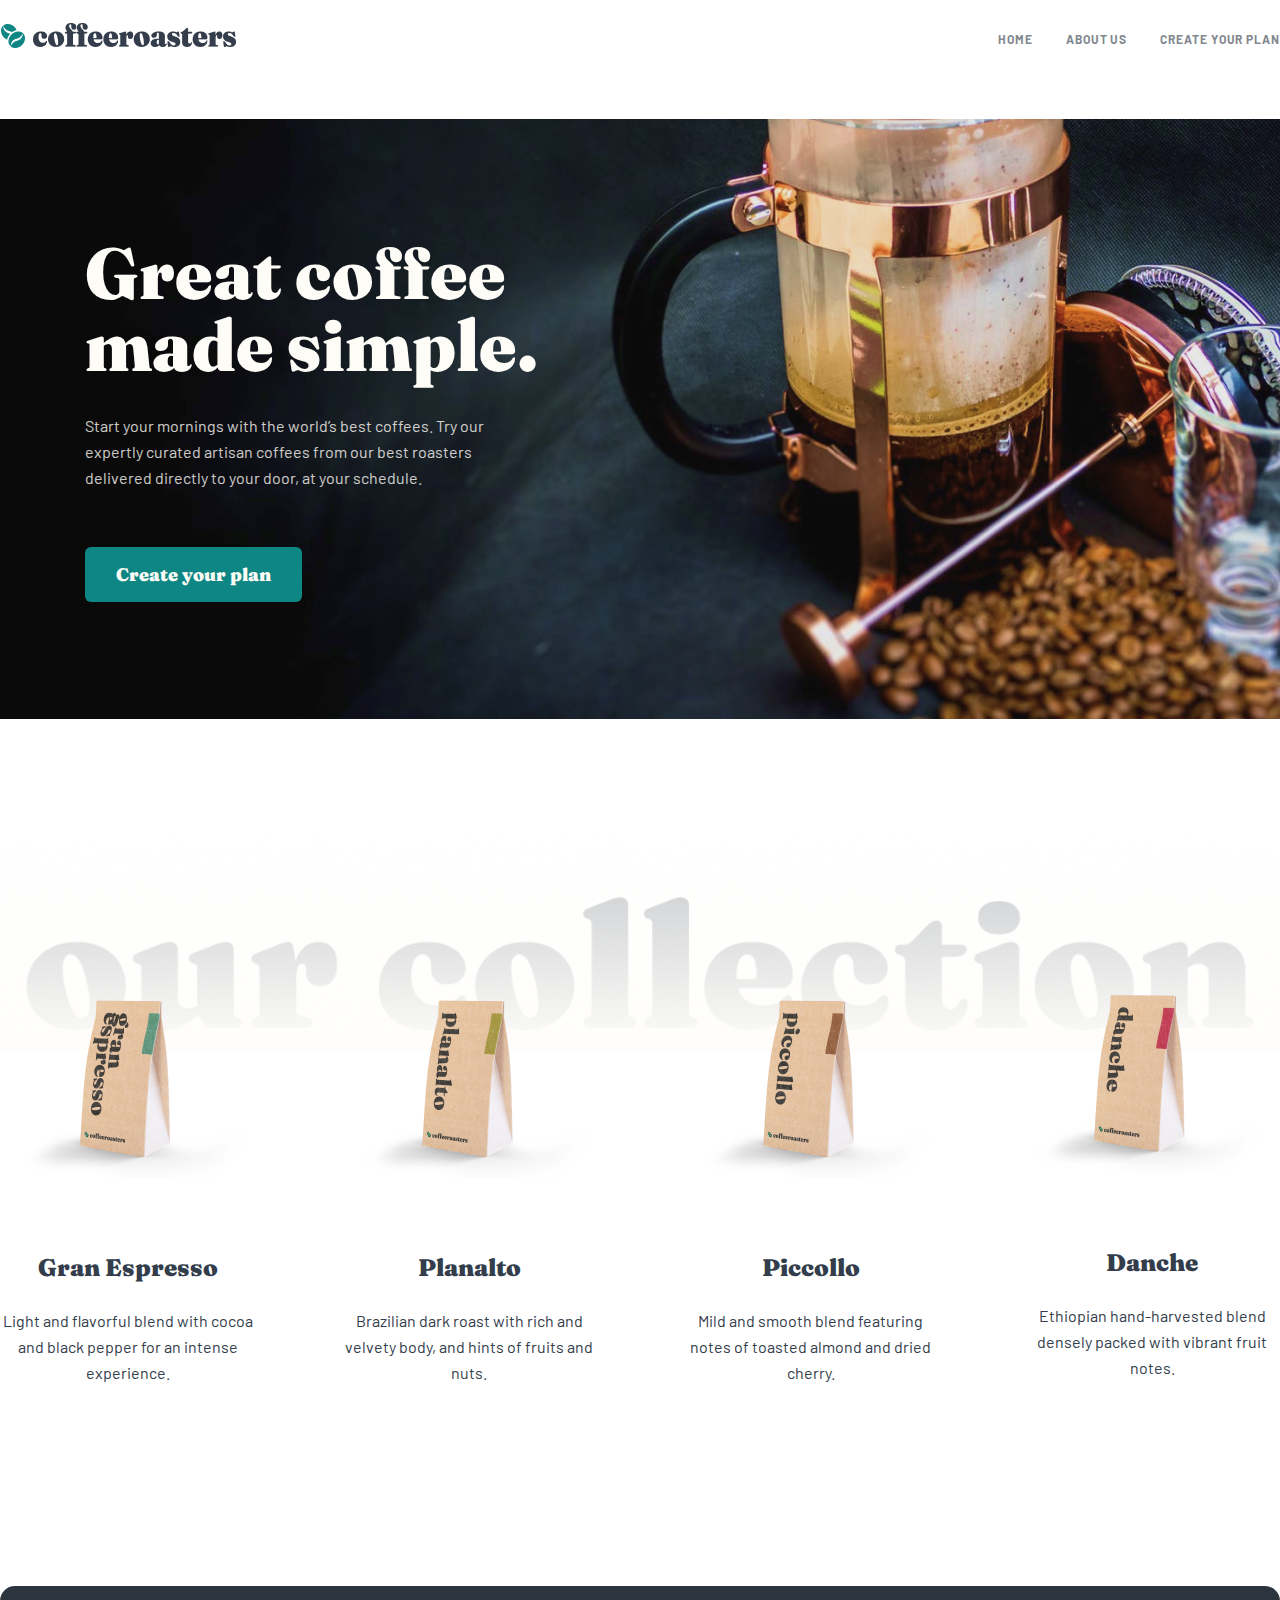
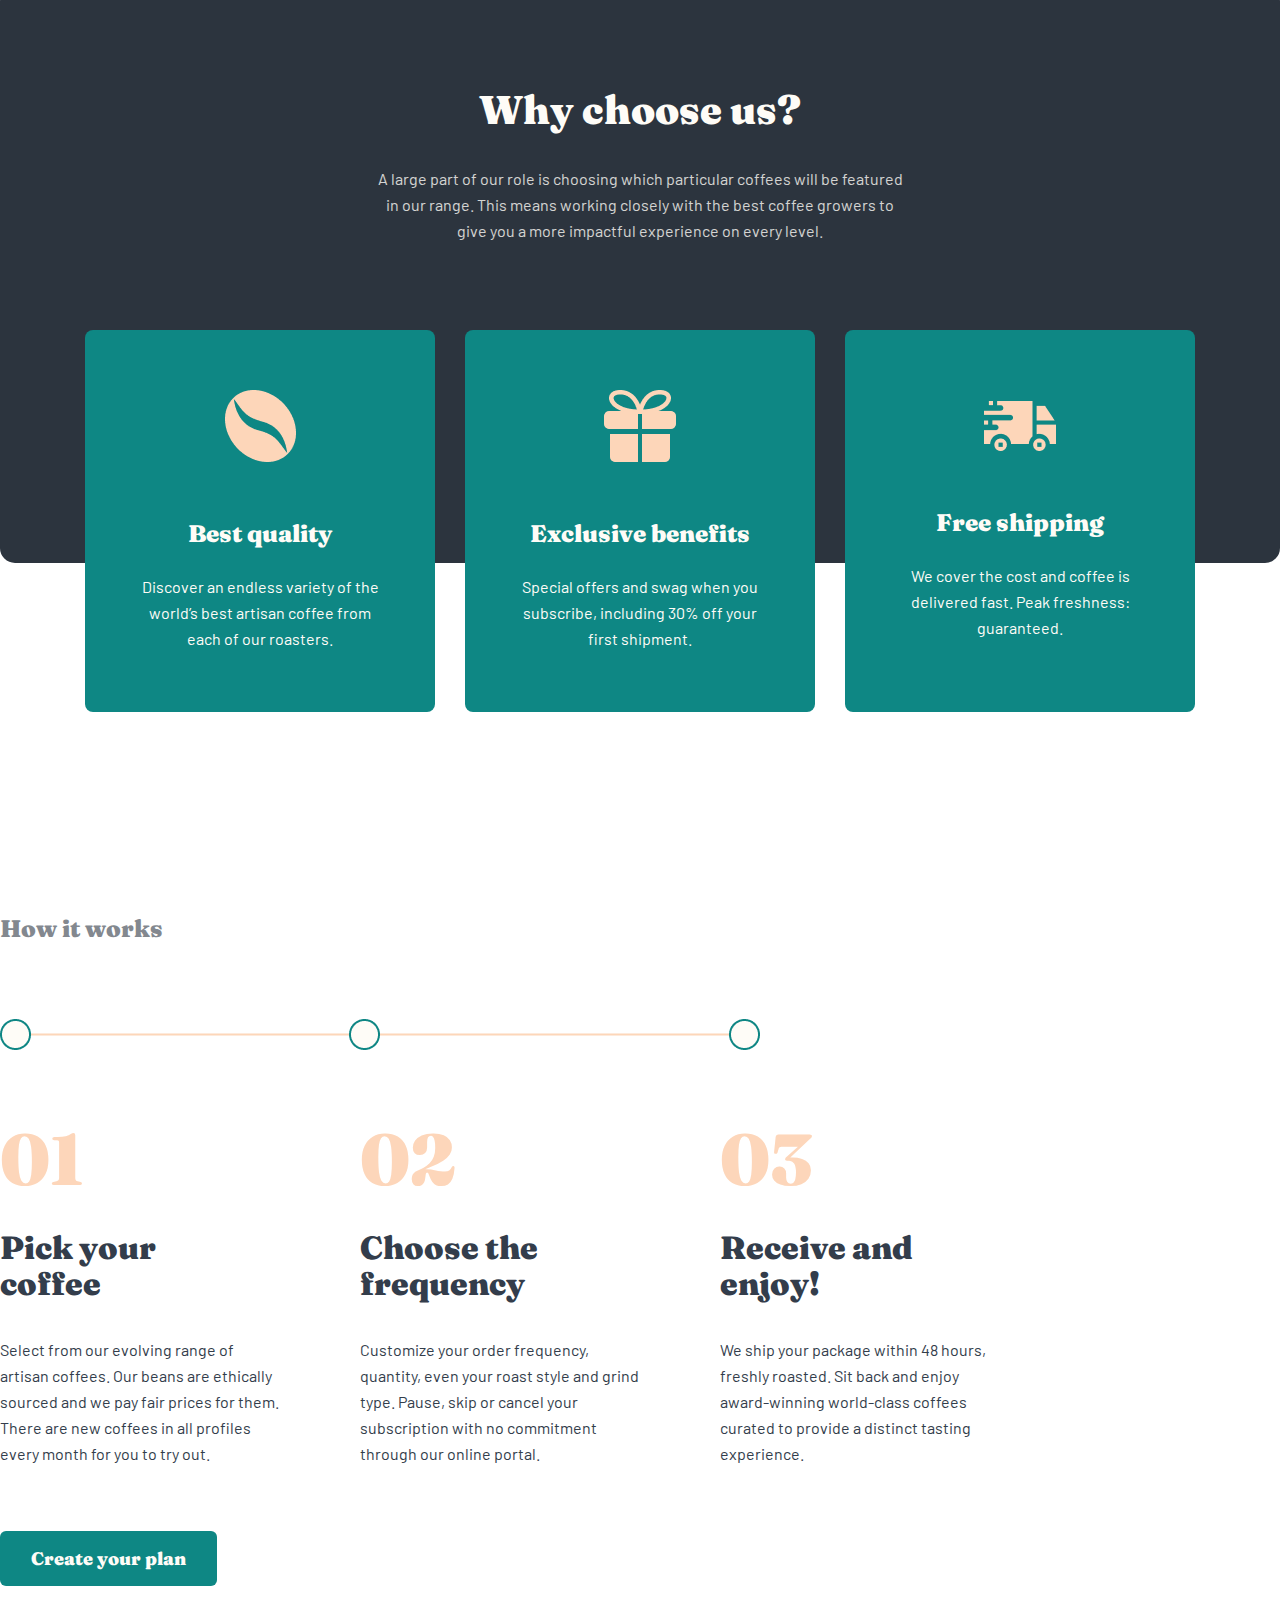
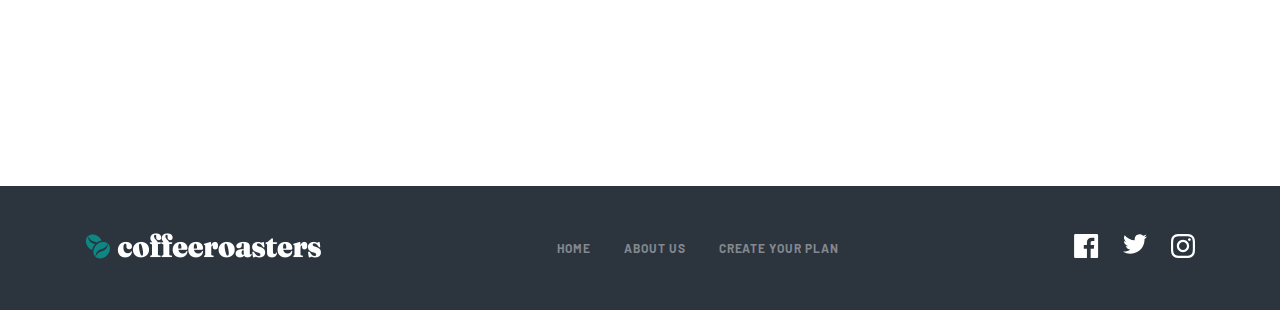
==== commit a7c1f0cb: "changed" ====
--- a/index.html
+++ b/index.html
@@ -185,7 +185,7 @@
                             <h1 class="how-it-works-section-container-block-flexbox-innerBox__title">
                                 02
                             </h1>
-                            <h3 class="how-it-works-section-container-block-flexbox-innerBox__secondTitle">
+                            <h3 class="how-it-works-section-container-block-flexbox-innerBox__secondTitle padding">
                                 Choose the frequency
                             </h3>
                             <p class="how-it-works-section-container-block-flexbox-innerBox__text">
@@ -214,7 +214,7 @@
             <div class="container">
                 <div class="footer-section-container-block">
                     <div class="footer-section-container-block-flexbox">
-                        <a href="">
+                        <a href="#">
                             <img src="./img/logo footer.png" alt="logo footer" class="footer-section-container-block-flexbox__img">
                         </a>
                         <nav>
@@ -228,7 +228,7 @@
                             <span class="footer-section-container-block-flexbox-spanbox-span">
                                 <a href="https://www.facebook.com" class="footer-section-container-block-flexbox-spanbox-span-link">
                                     <svg width="25" height="24" viewBox="0 0 25 24" fill="none" xmlns="http://www.w3.org/2000/svg">
-                                        <path d="M22.7752 0H1.42522C0.69322 0 0.10022 0.593 0.10022 1.325V22.676C0.10022 23.407 0.69322 24 1.42522 24H12.9202V14.706H9.79222V11.084H12.9202V8.413C12.9202 5.313 14.8132 3.625 17.5792 3.625C18.9042 3.625 20.0422 3.724 20.3742 3.768V7.008L18.4562 7.009C16.9522 7.009 16.6612 7.724 16.6612 8.772V11.085H20.2482L19.7812 14.707H16.6612V24H22.7772C23.5072 24 24.1002 23.407 24.1002 22.675V1.325C24.1002 0.593 23.5072 0 22.7752 0Z" fill="currentColor" />
+                                        <path d="M22.7752 0H1.42522C0.69322 0 0.10022 0.593 0.10022 1.325V22.676C0.10022 23.407 0.69322 24 1.42522 24H12.9202V14.706H9.79222V11.084H12.9202V8.413C12.9202 5.313 14.8132 3.625 17.5792 3.625C18.9042 3.625 20.0422 3.724 20.3742 3.768V7.008L18.4562 7.009C16.9522 7.009 16.6612 7.724 16.6612 8.772V11.085H20.2482L19.7812 14.707H16.6612V24H22.7772C23.5072 24 24.1002 23.407 24.1002 22.675V1.325C24.1002 0.593 23.5072 0 22.7752 0Z" fill="white" />
                                         </svg>
                                         
                                 </a>
@@ -236,7 +236,7 @@
                             <span class="footer-section-container-block-flexbox-spanbox-span">
                                 <a href="https://www.twitter.com" class="footer-section-container-block-flexbox-spanbox-span-link">
                                     <svg width="24" height="20" viewBox="0 0 24 20" fill="none" xmlns="http://www.w3.org/2000/svg">
-                                        <path d="M24 2.55705C23.117 2.94905 22.168 3.21305 21.172 3.33205C22.189 2.72305 22.97 1.75805 23.337 0.608047C22.386 1.17205 21.332 1.58205 20.21 1.80305C19.313 0.846047 18.032 0.248047 16.616 0.248047C13.437 0.248047 11.101 3.21405 11.819 6.29305C7.728 6.08805 4.1 4.12805 1.671 1.14905C0.381 3.36205 1.002 6.25705 3.194 7.72305C2.388 7.69705 1.628 7.47605 0.965 7.10705C0.911 9.38805 2.546 11.522 4.914 11.997C4.221 12.185 3.462 12.229 2.69 12.081C3.316 14.037 5.134 15.46 7.29 15.5C5.22 17.123 2.612 17.848 0 17.54C2.179 18.937 4.768 19.752 7.548 19.752C16.69 19.752 21.855 12.031 21.543 5.10605C22.505 4.41105 23.34 3.54405 24 2.55705Z" fill="currentColor"/>
+                                        <path d="M24 2.55705C23.117 2.94905 22.168 3.21305 21.172 3.33205C22.189 2.72305 22.97 1.75805 23.337 0.608047C22.386 1.17205 21.332 1.58205 20.21 1.80305C19.313 0.846047 18.032 0.248047 16.616 0.248047C13.437 0.248047 11.101 3.21405 11.819 6.29305C7.728 6.08805 4.1 4.12805 1.671 1.14905C0.381 3.36205 1.002 6.25705 3.194 7.72305C2.388 7.69705 1.628 7.47605 0.965 7.10705C0.911 9.38805 2.546 11.522 4.914 11.997C4.221 12.185 3.462 12.229 2.69 12.081C3.316 14.037 5.134 15.46 7.29 15.5C5.22 17.123 2.612 17.848 0 17.54C2.179 18.937 4.768 19.752 7.548 19.752C16.69 19.752 21.855 12.031 21.543 5.10605C22.505 4.41105 23.34 3.54405 24 2.55705Z" fill="white"/>
                                         </svg>
                                         
                                 </a>
@@ -244,7 +244,7 @@
                             <span class="footer-section-container-block-flexbox-spanbox-span">
                                 <a href="https://www.instagram.com" class="footer-section-container-block-flexbox-spanbox-span-link">
                                     <svg width="24" height="24" viewBox="0 0 24 24" fill="none" xmlns="http://www.w3.org/2000/svg">
-                                        <path fill-rule="evenodd" clip-rule="evenodd" d="M12 0C8.741 0 8.333 0.014 7.053 0.072C2.695 0.272 0.273 2.69 0.073 7.052C0.014 8.333 0 8.741 0 12C0 15.259 0.014 15.668 0.072 16.948C0.272 21.306 2.69 23.728 7.052 23.928C8.333 23.986 8.741 24 12 24C15.259 24 15.668 23.986 16.948 23.928C21.302 23.728 23.73 21.31 23.927 16.948C23.986 15.668 24 15.259 24 12C24 8.741 23.986 8.333 23.928 7.053C23.732 2.699 21.311 0.273 16.949 0.073C15.668 0.014 15.259 0 12 0ZM12 2.163C15.204 2.163 15.584 2.175 16.85 2.233C20.102 2.381 21.621 3.924 21.769 7.152C21.827 8.417 21.838 8.797 21.838 12.001C21.838 15.206 21.826 15.585 21.769 16.85C21.62 20.075 20.105 21.621 16.85 21.769C15.584 21.827 15.206 21.839 12 21.839C8.796 21.839 8.416 21.827 7.151 21.769C3.891 21.62 2.38 20.07 2.232 16.849C2.174 15.584 2.162 15.205 2.162 12C2.162 8.796 2.175 8.417 2.232 7.151C2.381 3.924 3.896 2.38 7.151 2.232C8.417 2.175 8.796 2.163 12 2.163ZM5.838 12C5.838 8.597 8.597 5.838 12 5.838C15.403 5.838 18.162 8.597 18.162 12C18.162 15.404 15.403 18.163 12 18.163C8.597 18.163 5.838 15.403 5.838 12ZM12 16C9.791 16 8 14.21 8 12C8 9.791 9.791 8 12 8C14.209 8 16 9.791 16 12C16 14.21 14.209 16 12 16ZM16.965 5.595C16.965 4.8 17.61 4.155 18.406 4.155C19.201 4.155 19.845 4.8 19.845 5.595C19.845 6.39 19.201 7.035 18.406 7.035C17.61 7.035 16.965 6.39 16.965 5.595Z" fill="currentColor"/>
+                                        <path fill-rule="evenodd" clip-rule="evenodd" d="M12 0C8.741 0 8.333 0.014 7.053 0.072C2.695 0.272 0.273 2.69 0.073 7.052C0.014 8.333 0 8.741 0 12C0 15.259 0.014 15.668 0.072 16.948C0.272 21.306 2.69 23.728 7.052 23.928C8.333 23.986 8.741 24 12 24C15.259 24 15.668 23.986 16.948 23.928C21.302 23.728 23.73 21.31 23.927 16.948C23.986 15.668 24 15.259 24 12C24 8.741 23.986 8.333 23.928 7.053C23.732 2.699 21.311 0.273 16.949 0.073C15.668 0.014 15.259 0 12 0ZM12 2.163C15.204 2.163 15.584 2.175 16.85 2.233C20.102 2.381 21.621 3.924 21.769 7.152C21.827 8.417 21.838 8.797 21.838 12.001C21.838 15.206 21.826 15.585 21.769 16.85C21.62 20.075 20.105 21.621 16.85 21.769C15.584 21.827 15.206 21.839 12 21.839C8.796 21.839 8.416 21.827 7.151 21.769C3.891 21.62 2.38 20.07 2.232 16.849C2.174 15.584 2.162 15.205 2.162 12C2.162 8.796 2.175 8.417 2.232 7.151C2.381 3.924 3.896 2.38 7.151 2.232C8.417 2.175 8.796 2.163 12 2.163ZM5.838 12C5.838 8.597 8.597 5.838 12 5.838C15.403 5.838 18.162 8.597 18.162 12C18.162 15.404 15.403 18.163 12 18.163C8.597 18.163 5.838 15.403 5.838 12ZM12 16C9.791 16 8 14.21 8 12C8 9.791 9.791 8 12 8C14.209 8 16 9.791 16 12C16 14.21 14.209 16 12 16ZM16.965 5.595C16.965 4.8 17.61 4.155 18.406 4.155C19.201 4.155 19.845 4.8 19.845 5.595C19.845 6.39 19.201 7.035 18.406 7.035C17.61 7.035 16.965 6.39 16.965 5.595Z" fill="white"/>
                                         </svg>
                                         
                                 </a>
--- a/css/main.css
+++ b/css/main.css
@@ -450,7 +450,9 @@
   -webkit-box-direction: normal;
       -ms-flex-direction: column;
           flex-direction: column;
-  gap: 178px 0;
+  -webkit-box-align: start;
+      -ms-flex-align: start;
+          align-items: flex-start;
 }
 
 .how-it-works-section .how-it-works-section-container-block__title {
@@ -460,6 +462,7 @@
   font-size: 24px;
   line-height: 32px;
   color: #83888F;
+  padding-bottom: 178px;
 }
 
 .how-it-works-section .how-it-works-section-container-block-imgbox {
@@ -473,6 +476,10 @@
           align-items: center;
 }
 
+.how-it-works-section .how-it-works-section-container-block-imgbox__lineImg {
+  width: 98%;
+}
+
 .how-it-works-section .how-it-works-section-container-block-imgbox__circleImg {
   position: absolute;
 }
@@ -491,6 +498,7 @@
   display: -ms-flexbox;
   display: flex;
   gap: 0 75px;
+  padding-bottom: 64px;
 }
 
 .how-it-works-section .how-it-works-section-container-block-flexbox-innerBox {
@@ -532,4 +540,174 @@
   line-height: 26px;
   color: #333D4B;
 }
+
+.how-it-works-section .how-it-works-section-container-block .how-it-works-section-container-block-btn {
+  padding: 15px 31px;
+  background: #0E8784;
+  border-radius: 6px;
+  font-family: 'Fraunces';
+  font-style: normal;
+  font-weight: 900;
+  font-size: 18px;
+  line-height: 25px;
+  color: #FEFCF7;
+}
+
+@media (max-width: 768px) {
+  .how-it-works-section .how-it-works-section-container-block-imgbox__lineImg {
+    width: 76%;
+  }
+  .how-it-works-section .how-it-works-section-container-block-imgbox__circleImg:nth-child(2) {
+    left: 282px;
+  }
+  .how-it-works-section .how-it-works-section-container-block-imgbox__circleImg:nth-child(3) {
+    left: 524px;
+  }
+  .how-it-works-section .how-it-works-section-container-block-flexbox {
+    gap: 0;
+  }
+}
+
+@media (max-width: 700px) {
+  .how-it-works-section .how-it-works-section-container-block {
+    gap: 80px 0;
+  }
+  .how-it-works-section .how-it-works-section-container-block__title {
+    padding-top: 100px;
+    text-align: center;
+    margin: 0 auto;
+    padding-bottom: 80px;
+  }
+  .how-it-works-section .how-it-works-section-container-block-imgbox {
+    display: none;
+  }
+  .how-it-works-section .how-it-works-section-container-block-flexbox {
+    -webkit-box-orient: vertical;
+    -webkit-box-direction: normal;
+        -ms-flex-direction: column;
+            flex-direction: column;
+    -webkit-box-pack: center;
+        -ms-flex-pack: center;
+            justify-content: center;
+    -webkit-box-align: center;
+        -ms-flex-align: center;
+            align-items: center;
+    gap: 56px 0;
+    margin: 0 auto;
+  }
+  .how-it-works-section .how-it-works-section-container-block-flexbox-innerBox {
+    -webkit-box-align: center;
+        -ms-flex-align: center;
+            align-items: center;
+    max-width: 100%;
+  }
+  .how-it-works-section .how-it-works-section-container-block-flexbox-innerBox__secondTitle {
+    text-align: center;
+    margin: 0 auto;
+    max-width: 100%;
+  }
+  .how-it-works-section .how-it-works-section-container-block-flexbox-innerBox__text {
+    max-width: 387px;
+    text-align: center;
+  }
+  .how-it-works-section .how-it-works-section-container-block-flexbox-innerBox .padding {
+    padding-left: -70px;
+  }
+  .how-it-works-section .how-it-works-section-container-block-btn {
+    margin: 0 auto;
+  }
+}
+
+@media (max-width: 450px) {
+  .how-it-works-section .how-it-works-section-container-block {
+    gap: 80px;
+  }
+  .how-it-works-section .how-it-works-section-container-block__title {
+    padding-top: 550px;
+    padding-bottom: 80px;
+  }
+}
+
+.footer-section {
+  margin-top: 200px;
+}
+
+.footer-section .footer-section-container-block {
+  max-width: 1280px;
+  min-height: 120px;
+  background: #2C343E;
+}
+
+.footer-section .footer-section-container-block-flexbox {
+  display: -webkit-box;
+  display: -ms-flexbox;
+  display: flex;
+  -webkit-box-align: center;
+      -ms-flex-align: center;
+          align-items: center;
+  -webkit-box-pack: justify;
+      -ms-flex-pack: justify;
+          justify-content: space-between;
+  padding: 47px 85px;
+  -ms-flex-wrap: wrap;
+      flex-wrap: wrap;
+  gap: 20px 0;
+}
+
+.footer-section .footer-section-container-block-flexbox__img {
+  width: 236px;
+  height: 26px;
+}
+
+.footer-section .footer-section-container-block-flexbox nav ul {
+  display: -webkit-box;
+  display: -ms-flexbox;
+  display: flex;
+  gap: 0 33px;
+}
+
+.footer-section .footer-section-container-block-flexbox nav ul li a {
+  font-family: 'Barlow';
+  font-style: normal;
+  font-weight: 700;
+  font-size: 12px;
+  line-height: 15px;
+  letter-spacing: 0.923077px;
+  text-transform: uppercase;
+  color: #83888F;
+}
+
+.footer-section .footer-section-container-block-flexbox nav ul li:nth-child(1) {
+  margin-left: auto;
+}
+
+.footer-section .footer-section-container-block-flexbox-spanbox {
+  display: -webkit-box;
+  display: -ms-flexbox;
+  display: flex;
+  gap: 0 24px;
+}
+
+@media (max-width: 850px) {
+  .footer-section .footer-section-container-block-flexbox-spanbox {
+    margin: 0 auto;
+  }
+}
+
+@media (max-width: 705px) {
+  .footer-section .footer-section-container-block-flexbox {
+    -webkit-box-pack: center;
+        -ms-flex-pack: center;
+            justify-content: center;
+    padding: 20px 0;
+  }
+  .footer-section .footer-section-container-block-flexbox nav ul {
+    -ms-flex-wrap: wrap;
+        flex-wrap: wrap;
+    margin: 0 auto;
+  }
+  .footer-section .footer-section-container-block-flexbox-spanbox {
+    margin: 0 auto;
+  }
+}
 /*# sourceMappingURL=main.css.map */